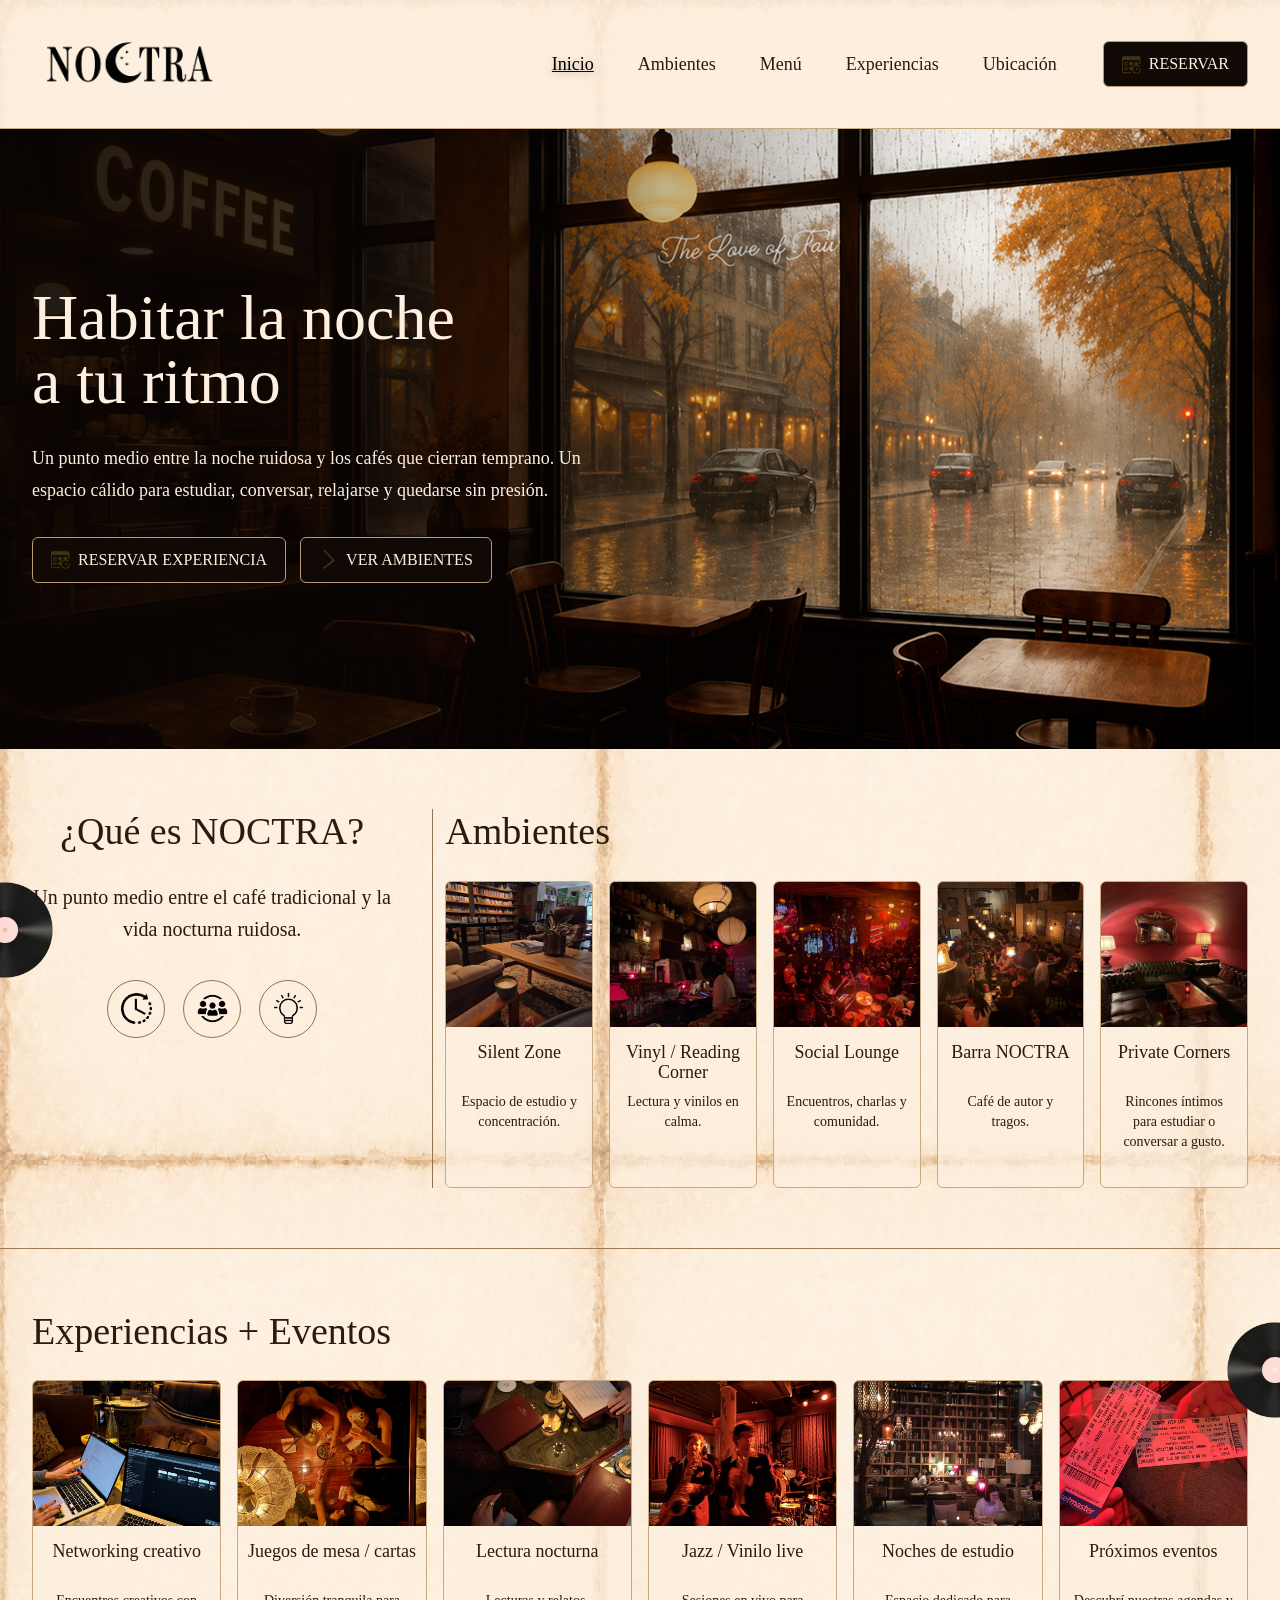
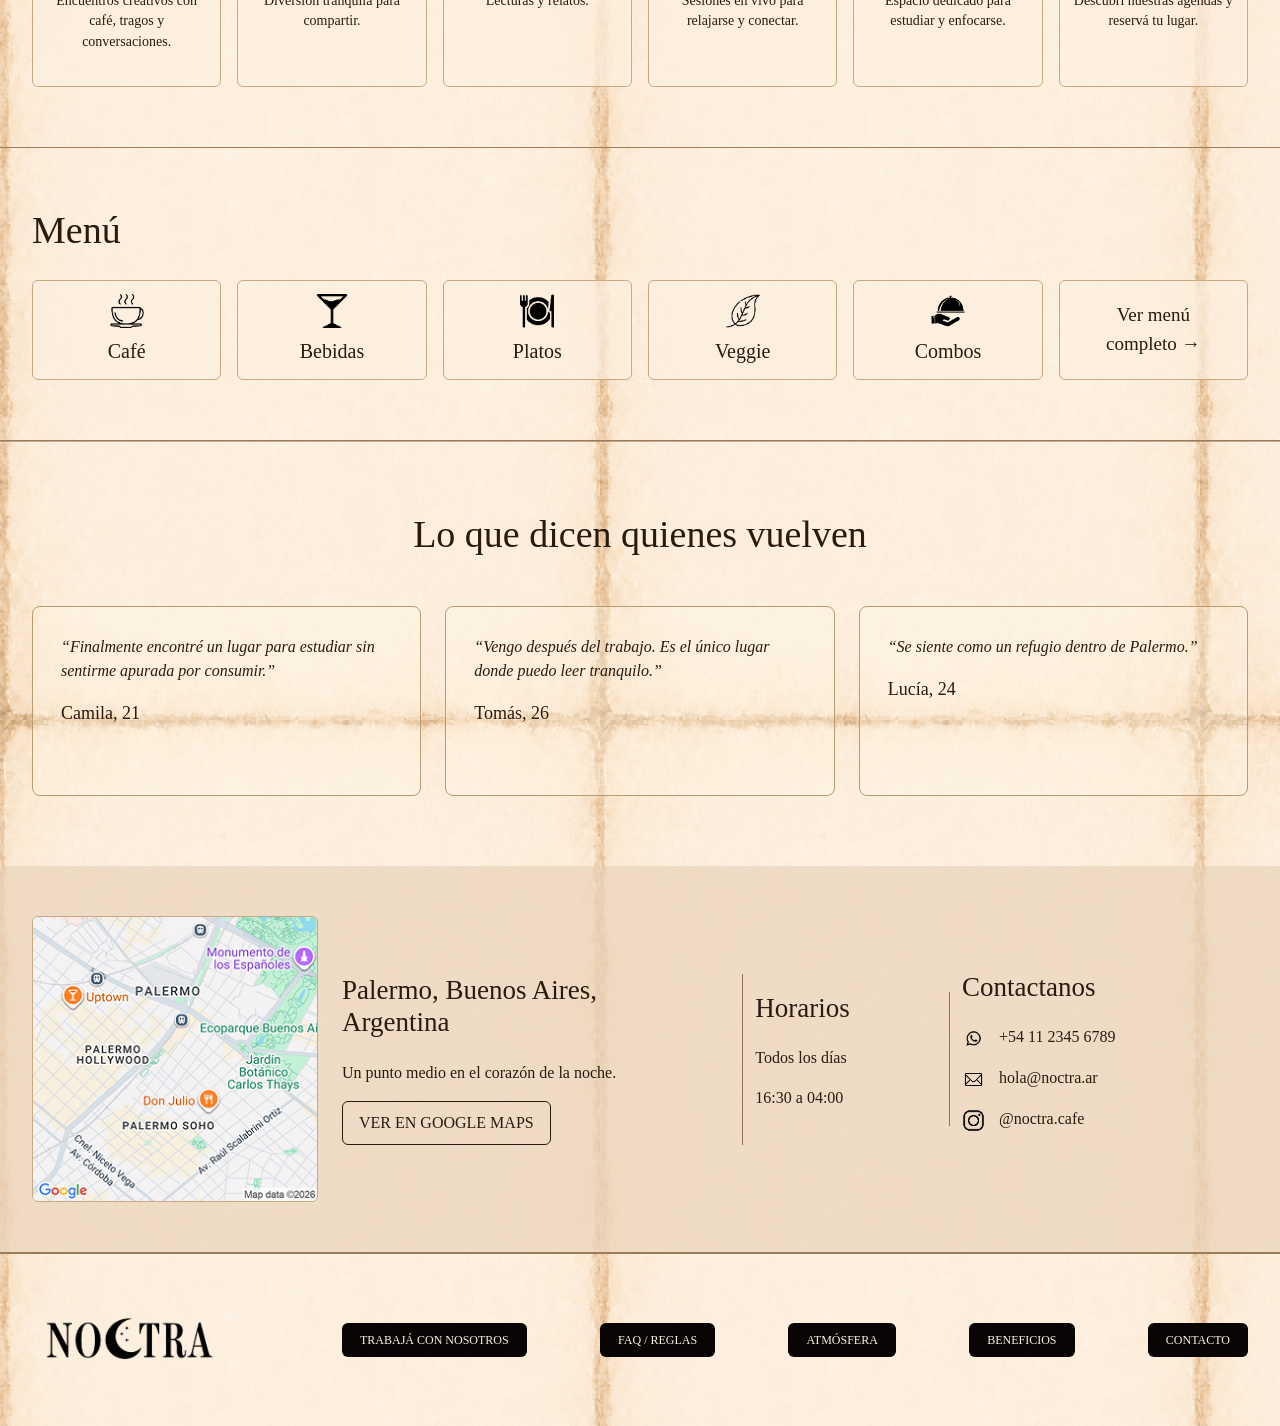
==== index.html @ 5602eb8e "Add files via upload" ====
<!DOCTYPE html>
<html lang="es">
<head>
  <meta charset="UTF-8">
  <meta name="viewport" content="width=device-width, initial-scale=1.0">
  <title>NOCTRA | Inicio</title>

  <link href="https://cdn.jsdelivr.net/npm/bootstrap@5.3.3/dist/css/bootstrap.min.css" rel="stylesheet">
  <link rel="stylesheet" href="style.css">
</head>

<body>

  <img src="img/disco1.png" alt="" class="vinilo vinilo-izq">
  <img src="img/disco1.png" alt="" class="vinilo vinilo-der">

  <header class="header-noctra">
    <nav class="navbar navbar-expand-lg">
      <div class="contenedor-noctra nav-contenido">

        <a class="navbar-brand logo-link" href="index.html">
          <img src="img/logo-noctra.png" alt="NOCTRA" class="logo-img">
        </a>

        <button class="navbar-toggler" type="button" data-bs-toggle="collapse" data-bs-target="#menuPrincipal">
          <span class="navbar-toggler-icon"></span>
        </button>

        <div class="collapse navbar-collapse justify-content-end" id="menuPrincipal">
          <ul class="navbar-nav">
            <li class="nav-item"><a class="nav-link active" href="index.html">Inicio</a></li>
            <li class="nav-item"><a class="nav-link" href="ambientes.html">Ambientes</a></li>
            <li class="nav-item"><a class="nav-link" href="menu.html">Menú</a></li>
            <li class="nav-item"><a class="nav-link" href="experiencias.html">Experiencias</a></li>
            <li class="nav-item"><a class="nav-link" href="ubicacion.html">Ubicación</a></li>
          </ul>

          <a class="btn btn-reservar ms-lg-4 mt-3 mt-lg-0" href="contacto.html">
            <img src="img/calendario.png" alt="" class="icono-btn">
            RESERVAR
          </a>
        </div>

      </div>
    </nav>
  </header>

  <main>

    <section class="hero">
  <div class="contenedor-noctra hero-contenedor">

    <div class="hero-capa">
      <div class="hero-texto">
        <h1>Habitar la noche<br>a tu ritmo</h1>

        <p>
          Un punto medio entre la noche ruidosa y los cafés que cierran temprano.
          Un espacio cálido para estudiar, conversar, relajarse y quedarse sin presión.
        </p>

        <a href="contacto.html" class="btn btn-noctra-accion">
          <img src="img/calendario.png" alt="" class="icono-btn">
          RESERVAR EXPERIENCIA
        </a>

        <a href="ambientes.html" class="btn btn-noctra-accion">
          <img src="img/flecha.png" alt="" class="icono-btn">
          VER AMBIENTES
        </a>
      </div>
    </div>

  </div>
</section>

    <section class="seccion">
      <div class="contenedor-noctra">
        <div class="row">

          <div class="col-lg-4 que-es">
            <h2>¿Qué es NOCTRA?</h2>
            <p>Un punto medio entre el café tradicional y la vida nocturna ruidosa.</p>

            <div class="iconos-info">
              <div class="icono-circulo"><img src="img/icono-tiempo.png" alt="Sin apuro"></div>
              <div class="icono-circulo"><img src="img/icono-comunidad.png" alt="Comunidad"></div>
              <div class="icono-circulo"><img src="img/icono-luz.png" alt="Espacios pensados"></div>
            </div>
          </div>

          <div class="col-lg-8">
            <h2>Ambientes</h2>

            <div class="row g-3">
              <div class="col-6 col-md">
                <a href="ambientes.html" class="card-noctra">
                  <img src="img/ambiente1.jpg" alt="Silent Zone">
                  <h3>Silent Zone</h3>
                  <p>Espacio de estudio y concentración.</p>
                </a>
              </div>

              <div class="col-6 col-md">
                <a href="ambientes.html" class="card-noctra">
                  <img src="img/ambiente2.jpg" alt="Vinyl Reading Corner">
                  <h3>Vinyl / Reading Corner</h3>
                  <p>Lectura y vinilos en calma.</p>
                </a>
              </div>

              <div class="col-6 col-md">
                <a href="ambientes.html" class="card-noctra">
                  <img src="img/ambiente3.jpg" alt="Social Lounge">
                  <h3>Social Lounge</h3>
                  <p>Encuentros, charlas y comunidad.</p>
                </a>
              </div>

              <div class="col-6 col-md">
                <a href="ambientes.html" class="card-noctra">
                  <img src="img/ambiente4.jpg" alt="Barra NOCTRA">
                  <h3>Barra NOCTRA</h3>
                  <p>Café de autor y tragos.</p>
                </a>
              </div>

              <div class="col-6 col-md">
                <a href="ambientes.html" class="card-noctra">
                  <img src="img/ambiente5.jpg" alt="Private Corners">
                  <h3>Private Corners</h3>
                  <p>Rincones íntimos para estudiar o conversar a gusto.</p>
                </a>
              </div>
            </div>

          </div>

        </div>
      </div>
    </section>

    <section class="seccion">
      <div class="contenedor-noctra">
        <h2>Experiencias + Eventos</h2>

        <div class="row g-3">

          <div class="col-6 col-md-4 col-lg-2">
            <a href="experiencias.html" class="card-noctra">
              <img src="img/experiencia1.jpg" alt="Networking creativo">
              <h3>Networking creativo</h3>
              <p>Encuentros creativos con café, tragos y conversaciones.</p>
            </a>
          </div>

          <div class="col-6 col-md-4 col-lg-2">
            <a href="experiencias.html" class="card-noctra">
              <img src="img/experiencia2.jpg" alt="Juegos de mesa">
              <h3>Juegos de mesa / cartas</h3>
              <p>Diversión tranquila para compartir.</p>
            </a>
          </div>

          <div class="col-6 col-md-4 col-lg-2">
            <a href="experiencias.html" class="card-noctra">
              <img src="img/experiencia3.jpg" alt="Lectura nocturna">
              <h3>Lectura nocturna</h3>
              <p>Lecturas y relatos.</p>
            </a>
          </div>

          <div class="col-6 col-md-4 col-lg-2">
            <a href="experiencias.html" class="card-noctra">
              <img src="img/experiencia4.jpg" alt="Jazz Vinilo">
              <h3>Jazz / Vinilo live</h3>
              <p>Sesiones en vivo para relajarse y conectar.</p>
            </a>
          </div>

          <div class="col-6 col-md-4 col-lg-2">
            <a href="experiencias.html" class="card-noctra">
              <img src="img/experiencia5.jpg" alt="Noches de estudio">
              <h3>Noches de estudio</h3>
              <p>Espacio dedicado para estudiar y enfocarse.</p>
            </a>
          </div>

          <div class="col-6 col-md-4 col-lg-2">
            <a href="experiencias.html" class="card-noctra">
              <img src="img/experiencia6.jpg" alt="Próximos eventos">
              <h3>Próximos eventos</h3>
              <p>Descubrí nuestras agendas y reservá tu lugar.</p>
            </a>
          </div>

        </div>
      </div>
    </section>

    <section class="seccion">
      <div class="contenedor-noctra">
        <h2>Menú</h2>

        <div class="row g-3">
          <div class="col-6 col-md-2">
            <a href="menu.html" class="menu-box">
              <img src="img/icono-cafe.png" alt="">
              <span>Café</span>
            </a>
          </div>

          <div class="col-6 col-md-2">
            <a href="menu.html" class="menu-box">
              <img src="img/icono-bebidas.png" alt="">
              <span>Bebidas</span>
            </a>
          </div>

          <div class="col-6 col-md-2">
            <a href="menu.html" class="menu-box">
              <img src="img/icono-platos.png" alt="">
              <span>Platos</span>
            </a>
          </div>

          <div class="col-6 col-md-2">
            <a href="menu.html" class="menu-box">
              <img src="img/icono-veggie.png" alt="">
              <span>Veggie</span>
            </a>
          </div>

          <div class="col-6 col-md-2">
            <a href="menu.html" class="menu-box">
              <img src="img/icono-combos.png" alt="">
              <span>Combos</span>
            </a>
          </div>

          <div class="col-6 col-md-2">
            <a href="menu.html" class="menu-box menu-completo">
              Ver menú<br>completo →
            </a>
          </div>
        </div>
      </div>
    </section>
<section class="seccion-opiniones">
  <div class="contenedor-noctra">
    <h2>Lo que dicen quienes vuelven</h2>

    <div class="row g-4 mt-3">
      <div class="col-md-4">
        <div class="opinion-card">
          <p>“Finalmente encontré un lugar para estudiar sin sentirme apurada por consumir.”</p>
          <h4>Camila, 21</h4>
        </div>
      </div>

      <div class="col-md-4">
        <div class="opinion-card">
          <p>“Vengo después del trabajo. Es el único lugar donde puedo leer tranquilo.”</p>
          <h4>Tomás, 26</h4>
        </div>
      </div>

      <div class="col-md-4">
        <div class="opinion-card">
          <p>“Se siente como un refugio dentro de Palermo.”</p>
          <h4>Lucía, 24</h4>
        </div>
      </div>
    </div>
  </div>
</section>
    <section class="ubicacion">
      <div class="contenedor-noctra">
        <div class="row g-4 align-items-center">

          <div class="col-md-3">
            <img src="img/mapa.jpg" alt="Mapa de Palermo" class="mapa">
          </div>

          <div class="col-md-4 info-ubi">
            <h3>Palermo, Buenos Aires,<br>Argentina</h3>
            <p>Un punto medio en el corazón de la noche.</p>
            <a class="btn btn-mapa" href="https://www.google.com/maps/search/Palermo,+Buenos+Aires,+Argentina" target="_blank">
              VER EN GOOGLE MAPS
            </a>
          </div>

          <div class="col-md-2 info-ubi">
            <h3>Horarios</h3>
            <p>Todos los días</p>
            <p>16:30 a 04:00</p>
          </div>

          <div class="col-md-3 info-contacto">
            <h3>Contactanos</h3>
            <p><img src="img/icono-whatsapp.png" alt=""> +54 11 2345 6789</p>
            <p><img src="img/icono-mail.png" alt=""> hola@noctra.ar</p>
            <p><img src="img/icono-instagram.png" alt=""> @noctra.cafe</p>
          </div>

        </div>
      </div>
    </section>

  </main>

  <footer class="footer-noctra">
  <div class="contenedor-noctra">
    <div class="row align-items-center">

      <div class="col-lg-3">
        <a href="index.html">
          <img src="img/logo-noctra.png" alt="NOCTRA" class="footer-logo">
        </a>
      </div>

      <div class="col-lg-9 footer-links">
        <a href="contacto.html#trabaja">TRABAJÁ CON NOSOTROS</a>
        <a href="contacto.html#faq">FAQ / REGLAS</a>
        <a href="contacto.html#atmosfera">ATMÓSFERA</a>
        <a href="contacto.html#beneficios">BENEFICIOS</a>
        <a href="contacto.html#reservas">CONTACTO</a>
      </div>

    </div>
  </div>
</footer>

  <script src="https://cdn.jsdelivr.net/npm/bootstrap@5.3.3/dist/js/bootstrap.bundle.min.js"></script>

</body>
</html>
---- style.css ----
* {
  box-sizing: border-box;
}

body {
  margin: 0;
  background-color: #FEF0E0;
  background-image: url("img/papel.jpg");
  background-size: 600px;
  background-repeat: repeat;
  color: #2a1a10;
  font-family: Georgia, serif;
  overflow-x: hidden;
}

a {
  text-decoration: none;
}

.contenedor-noctra {
  max-width: 1280px;
  margin: 0 auto;
  padding-left: 32px;
  padding-right: 32px;
}

/* DECORACION */

.vinilo {
  position: absolute;
  width: 150px;
  z-index: 2;
  pointer-events: none;
}

.vinilo-izq {
  left: -70px;
  top: 880px;
  animation: girarVinilo 5s linear infinite;
}

.vinilo-der {
  right: -70px;
  top: 1320px;
  animation: girarVinilo 5s linear infinite;
}

/* HEADER */

.header-noctra {
  background-color: rgba(254, 240, 224, 0.82);
  background-image: url("img/papel.jpg");
  background-size: 600px;
  border-bottom: 1px solid #c8a982;
  position: sticky;
  top: 0;
  z-index: 10;
  backdrop-filter: blur(8px);
}

.header-noctra .navbar {
  background-color: rgba(254, 240, 224, 0.82);
}

.nav-contenido {
  display: flex;
  align-items: center;
  width: 100%;
}

.logo-img {
  width: 190px;
  transition: 0.3s;
}

.logo-img:hover {
  transform: scale(1.03);
  filter: drop-shadow(0 3px 6px rgba(0,0,0,0.25));
}

.nav-link {
  color: #2a1a10;
  margin: 0 14px;
  font-size: 18px;
  transition: 0.3s;
}

.nav-link:hover,
.nav-link.active {
  color: #000;
  text-decoration: underline;
  text-shadow: 0 2px 8px rgba(0,0,0,0.25);
}

/* BOTONES */

.btn-reservar,
.btn-noctra-accion{
    background:#100905;
    color:#FEF0E0;

    border:1px solid #b89a73;

    padding:10px 18px;
    border-radius:6px;

    display:inline-flex;
    align-items:center;
    justify-content:center;
    gap:8px;

    text-decoration:none;
    transition:0.3s ease;
}

.btn-reservar:hover,
.btn-noctra-accion:hover{
    background:#2a1a10;
    border-color:#d6b48c;

    transform:translateY(-2px);

    box-shadow:0 4px 12px rgba(0,0,0,0.25);
}

.btn-reservar:hover,
.btn-noctra-accion:hover {
  background-color: #2a1a10;
  color: white;
  transform: translateY(-2px);
  box-shadow: 0 5px 15px rgba(0,0,0,0.35);
}

.icono-btn {
  width: 19px;
  height: 19px;
  object-fit: contain;
}

/* HERO */

/* HERO */

.hero {
  min-height: 620px;
  background-image: linear-gradient(
      90deg,
      rgba(10, 5, 3, 0.92) 0%,
      rgba(10, 5, 3, 0.78) 30%,
      rgba(10, 5, 3, 0.25) 52%,
      rgba(10, 5, 3, 0) 75%
    ),
    url("img/hero.jpg");

  background-size: cover;
  background-position: center center;
  background-repeat: no-repeat;
}

.hero-contenedor {
  min-height: 620px;
  display: flex;
  align-items: center;
}

.hero-capa {
  width: 100%;
}

.hero-texto {
  color: #FEF0E0;
  max-width: 560px;
  padding-left: 0;
}

.hero h1 {
  font-size: 64px;
  line-height: 1;
  margin-bottom: 28px;
}

.hero p {
  line-height: 1.8;
  font-size: 18px;
  margin-bottom: 30px;
}

.hero-texto .btn {
  margin-right: 10px;
  margin-bottom: 10px;
}

/* SECCIONES */

.seccion {
  padding: 60px 0;
  border-bottom: 1px solid #9b7b58;
}

h2 {
  font-size: 38px;
  margin-bottom: 26px;
}

.que-es {
  border-right: 1px solid #8f7353;
  padding-right: 40px;
  text-align: center;
}

.que-es p {
  font-size: 20px;
  line-height: 1.6;
}

.iconos-info {
  display: flex;
  justify-content: center;
  gap: 18px;
  margin-top: 35px;
}

.icono-circulo {
  width: 58px;
  height: 58px;
  border: 1px solid #8f7353;
  border-radius: 50%;
  display: flex;
  align-items: center;
  justify-content: center;
  transition: 0.3s;
}

.icono-circulo img {
  width: 31px;
  height: 31px;
  object-fit: contain;
}

.icono-circulo:hover {
  background-color: #2a1a10;
  transform: translateY(-3px);
  box-shadow: 0 5px 14px rgba(0,0,0,0.25);
}

/* CARDS */

.card-noctra {
  display: block;
  height: 100%;
  color: #2a1a10;
  border: 1px solid #c8a982;
  background-color: rgba(254, 240, 224, 0.72);
  text-align: center;
  transition: 0.3s;
  border-radius: 6px;
  overflow: hidden;
}

.card-noctra:hover {
  color: #2a1a10;
  transform: translateY(-5px);
  border-color: #4b2c18;
  box-shadow: 0 8px 18px rgba(0,0,0,0.2);
}

.card-noctra img {
  width: 100%;
  height: 145px;
  object-fit: cover;
  display: block;
}

.card-noctra h3 {
  font-size: 18px;
  line-height: 1.15;
  min-height: 42px;
  margin: 15px 8px 8px;
}

.card-noctra p {
  font-size: 14px;
  line-height: 1.45;
  padding: 0 12px 18px;
}

/* MENU */

.menu-box {
  height: 100px;
  border: 1px solid #c8a982;
  background-color: rgba(254, 240, 224, 0.72);
  color: #2a1a10;
  display: flex;
  flex-direction: column;
  align-items: center;
  justify-content: center;
  transition: 0.3s;
  text-align: center;
  border-radius: 6px;
}

.menu-box img {
  width: 34px;
  height: 34px;
  object-fit: contain;
  margin-bottom: 8px;
}

.menu-box span {
  font-size: 20px;
}

.menu-box:hover {
  background-color: #2a1a10;
  color: #FEF0E0;
  transform: translateY(-3px);
  box-shadow: 0 6px 15px rgba(0,0,0,0.22);
}

.menu-completo {
  font-size: 19px;
}

/* UBICACION */

.ubicacion {
  background-color: rgba(234, 213, 187, 0.72);
  padding: 50px 0;
  border-bottom: 1px solid #9b7b58;
}

.mapa {
  width: 100%;
  border: 1px solid #c8a982;
  border-radius: 6px;
}

.info-ubi {
  border-right: 1px solid #8f7353;
  padding-right: 30px;
}

.info-ubi h3,
.info-contacto h3 {
  font-size: 27px;
  margin-bottom: 22px;
}

.btn-mapa {
  border: 1px solid #2a1a10;
  color: #2a1a10;
  padding: 9px 16px;
  transition: 0.3s;
  border-radius: 6px;
}

.btn-mapa:hover {
  background-color: #2a1a10;
  color: #FEF0E0;
}

.info-contacto img {
  width: 23px;
  margin-right: 10px;
}

/* FOOTER */

.footer-noctra {
  padding: 35px 0;
  border-top: 1px solid #9b7b58;
}

.footer-logo {
  width: 190px;
  transition: 0.3s;
}

.footer-logo:hover {
  transform: scale(1.03);
  filter: drop-shadow(0 3px 6px rgba(0,0,0,0.25));
}

.footer-links {
  display: flex;
  justify-content: space-between;
  gap: 12px;
  flex-wrap: wrap;
}

.footer-links a {
  background-color: #080504;
  color: #FEF0E0;
  padding: 8px 18px;
  font-size: 12px;
  transition: 0.3s;
  border-radius: 6px;
}

.footer-links a:hover {
  background-color: #2a1a10;
  transform: translateY(-2px);
  box-shadow: 0 5px 13px rgba(0,0,0,0.3);
}

/* MOBILE */

@media (max-width: 768px) {

  .contenedor-noctra {
    padding-left: 20px;
    padding-right: 20px;
  }

  .logo-img {
    width: 145px;
  }

  .hero-texto {
    text-align: center;
    padding-top: 60px;
    padding-bottom: 45px;
  }

  .hero h1 {
    font-size: 42px;
  }

  .hero p {
    font-size: 16px;
    line-height: 1.6;
  }

  .btn-noctra-accion {
    margin-bottom: 10px;
  }

  .hero-foto img {
    height: 330px;
  }

  .que-es {
    border-right: none;
    border-bottom: 1px solid #8f7353;
    padding-right: 0;
    padding-bottom: 35px;
    margin-bottom: 35px;
  }

  h2 {
    font-size: 31px;
    text-align: center;
  }

  .seccion {
    padding: 45px 0;
  }

  .info-ubi {
    border-right: none;
    border-bottom: 1px solid #8f7353;
    padding-right: 0;
    padding-bottom: 25px;
    text-align: center;
  }

  .info-contacto {
    text-align: center;
  }

  .footer-logo {
    display: block;
    margin: 0 auto 25px;
  }

  .footer-links {
    justify-content: center;
  }

  .footer-links a {
    width: 45%;
    text-align: center;
  }

  .vinilo {
    width: 110px;
  }

  .vinilo-izq {
    left: -60px;
  }

  .vinilo-der {
    right: -60px;
  }
}

AMBIENTES

/* PAGINA AMBIENTES */

.hero-ambientes {
  min-height: 520px;
  background-image:
    linear-gradient(
      rgba(0, 0, 0, 0.45),
      rgba(0, 0, 0, 0.55)
    ),
    url("./img/ambiente1.jpg");

  background-size: cover;
  background-position: center center;
  background-repeat: no-repeat;

  display: flex;
  align-items: center;
  text-align: center;

}

.hero-ambientes-contenido {
  color: #FEF0E0;
}

.hero-ambientes h1 {
  font-size: 110px;
  line-height: 1;
  margin-bottom: 25px;
}

.hero-ambientes p {
  max-width: 760px;
  margin: 0 auto;
  font-size: 22px;
  line-height: 1.7;
}

.texto-corto {
  max-width: 520px;
  margin: 0 auto;
  line-height: 1.7;
}

.card-ambiente-grande img {
  height: 250px;
}

.card-ambiente-grande h3 {
  font-size: 20px;
  min-height: 70px;
}

.card-ambiente-grande p {
  min-height: 75px;
}

.tabla-noctra {
  max-width: 880px;
  margin: 0 auto;
  border: 1px solid #c8a982;
  background-color: rgba(254, 240, 224, 0.72);
  color: #2a1a10;
}

.tabla-noctra th {
  background-color: rgba(222, 196, 159, 0.45);
  font-weight: bold;
}

.tabla-noctra th,
.tabla-noctra td {
  border: 1px solid #c8a982;
  text-align: center;
  padding: 15px;
}

.vinilo-ambientes-arriba {
  position: absolute;
  right: -70px;
  top: 840px;
  width: 170px;
  z-index: 2;
  pointer-events: none;
   animation: girarVinilo 5s linear infinite;
}

.vinilo-ambientes-abajo {
  position: absolute;
  left: -85px;
  top: 1500px;
  width: 170px;
  z-index: 2;
  pointer-events: none;
   animation: girarVinilo 5s linear infinite;
}

@media (max-width: 768px) {

  .hero-ambientes {
    min-height: 420px;
  }

  .hero-ambientes h1 {
    font-size: 58px;
  }

  .hero-ambientes p {
    font-size: 17px;
  }

  .card-ambiente-grande img {
    height: 220px;
  }

  .vinilo-ambientes-arriba,
  .vinilo-ambientes-abajo {
    width: 120px;
  }

  .vinilo-ambientes-arriba {
    right: -65px;
    top: 360px;
  }

  .vinilo-ambientes-abajo {
    left: -65px;
    top: 1700px;
  }
}

/* ARREGLO HERO AMBIENTES */

.hero-ambientes {
  height: 520px !important;
  min-height: 430px; !important;

  background-color: #120b07 !important;
   background-image:
    linear-gradient(rgba(0,0,0,0.55), rgba(0,0,0,0.65)),
    url("img/ambientes-hero.jpg");!important;

  background-size: cover;  !important;

  background-position: center 42%;  !important;

  background-repeat: no-repeat; !important;
   !important;
  !important;

  display: flex !important;
  align-items: center !important;
  justify-content: center !important;
 display: flex;
  align-items: center;
  text-align: center;
  color: #FEF0E0 !important;
}

.hero-ambientes h1 {
  color: #FEF0E0 !important;
}

.hero-ambientes p {!important;
 .hero-ambientes p !important;
  max-width: 720px;!important;
  margin: 0 auto;!important;
  font-size: 20px;!important;
  line-height: 1.6;!important;
  color: #FEF0E0;!important;
!important;
}

.hero-ambientes + .seccion {
  padding: 35px 0 38px;
}
/* AJUSTE FINAL HERO AMBIENTES */

.hero-ambientes {
  min-height: 620px !important;

  background-image:
    linear-gradient(rgba(0,0,0,0.50), rgba(0,0,0,0.62)),
    url("img/ambientes-hero.jpg") !important;

  background-size: cover !important;
  background-position: center center !important;
  background-repeat: no-repeat !important;

  display: flex !important;
  align-items: center !important;
  text-align: center !important;
}

.hero-ambientes h1 {
  font-size: 105px !important;
  margin-bottom: 22px !important;
}

.hero-ambientes p {
  font-size: 21px !important;
  max-width: 780px !important;
  line-height: 1.65 !important;
}

/* AJUSTE CENTRADO AMBIENTES */

.hero-ambientes {
  justify-content: center !important;
}

.hero-ambientes-contenido {
  max-width: 900px;
  margin: 0 auto;
  padding-left: 0;
  padding-right: 0;
  text-align: center;
}

.hero-ambientes h1,
.hero-ambientes p {
  text-align: center;
  margin-left: auto;
  margin-right: auto;
}

.hero-ambientes p {
  max-width: 760px;
}

/* CENTRAR SECCION COMO SE ORGANIZAN */

.hero-ambientes + .seccion .contenedor-noctra {
  max-width: 760px;
  margin: 0 auto;
  text-align: center;
}

.hero-ambientes + .seccion h2,
.hero-ambientes + .seccion p {
  text-align: center;
  margin-left: auto;
  margin-right: auto;
}

.hero-ambientes + .seccion .iconos-info {
  justify-content: center;
}

/* PAGINA MENU */

.hero-menu {
  min-height: 650px;
  background-image:
    linear-gradient(rgba(0,0,0,0.45), rgba(0,0,0,0.62)),
    url("img/menu-hero.jpg");

  background-size: cover;
  background-position: center center;
  background-repeat: no-repeat;

  display: flex;
  align-items: center;
  text-align: center;
}

.hero-menu-contenido {
  color: #FEF0E0;
  max-width: 850px;
  margin: 0 auto;
}

.hero-menu h1 {
  font-size: 110px;
  line-height: 1;
  margin-bottom: 22px;
  color: #FEF0E0;
}

.hero-menu p {
  max-width: 620px;
  margin: 0 auto;
  font-size: 22px;
  line-height: 1.65;
  color: #FEF0E0;
}

.seccion-menu {
  padding: 0 0 55px;
  border-bottom: 1px solid #9b7b58;
}

.bloque-menu {
  margin-bottom: 40px;
}

.foto-menu {
  width: 100%;
  height: 330px;
  object-fit: cover;
  border: 4px solid #FEF0E0;
  box-shadow: 0 0 0 1px #c8a982;
  display: block;
}

.item-menu {
  display: grid;
  grid-template-columns: 1fr 1.4fr auto;
  gap: 15px;
  align-items: center;
  border-bottom: 1px solid rgba(143, 115, 83, 0.35);
  padding: 10px 0;
}

.item-menu h3 {
  font-size: 21px;
  margin: 0;
}

.item-menu p {
  font-size: 13px;
  font-style: italic;
  margin: 0;
}

.item-menu span {
  font-size: 13px;
  white-space: nowrap;
}

.combos-menu {
  text-align: center;
  margin-top: 20px;
}

.combo-card {
  border: 1px solid #c8a982;
  background-color: rgba(254, 240, 224, 0.72);
  text-align: left;
  transition: 0.3s;
  border-radius: 6px;
  overflow: hidden;
  height: 100%;
}

.combo-card:hover {
  transform: translateY(-4px);
  box-shadow: 0 8px 18px rgba(0,0,0,0.2);
}

.combo-card img {
  width: 100%;
  height: 135px;
  object-fit: cover;
  display: block;
}

.combo-card h3 {
  text-align: center;
  font-size: 21px;
  margin: 12px 10px 5px;
}

.combo-card p {
  font-size: 13px;
  font-style: italic;
  line-height: 1.45;
  padding: 0 12px;
}

.combo-card span {
  display: block;
  font-size: 13px;
  padding: 0 12px 14px;
}

.vinilo-menu-izq {
  position: absolute;
  left: -85px;
  top: 950px;
  width: 180px;
  z-index: 2;
  pointer-events: none;
   animation: girarVinilo 5s linear infinite;
}

.vinilo-menu-der {
  position: absolute;
  right: -85px;
  top: 1550px;
  width: 180px;
  z-index: 2;
  pointer-events: none;
   animation: girarVinilo 5s linear infinite;
}

@media (max-width: 768px) {

  .hero-menu {
    min-height: 430px;
  }

  .hero-menu h1 {
    font-size: 64px;
  }

  .hero-menu p {
    font-size: 17px;
  }

  .seccion-menu {
    padding-top: 30px;
  }

  .foto-menu {
    height: 260px;
  }

  .item-menu {
    grid-template-columns: 1fr;
    gap: 4px;
    text-align: center;
  }

  .vinilo-menu-izq,
  .vinilo-menu-der {
    width: 120px;
  }

  .vinilo-menu-izq {
    left: -65px;
    top: 580px;
  }

  .vinilo-menu-der {
    right: -65px;
    top: 1800px;
  }
}
/* ESPACIO ENTRE HERO Y MENU */

.seccion-menu {
  padding-top: 110px !important;
}
/* HOVER IMAGENES MENU */

.foto-menu {
  transition: 0.3s ease;
}

.foto-menu:hover {
  transform: translateY(-5px);
  box-shadow: 0 8px 18px rgba(0,0,0,0.22);
  border-color: #b89a73;
}
.item-menu {
  transition: 0.3s ease;
}

.item-menu:hover {
  transform: translateX(4px);
}

/* PAGINA UBICACION */

.hero-ubicacion {
  min-height: 620px;
  background-image:
    linear-gradient(rgba(0,0,0,0.50), rgba(0,0,0,0.65)),
    url("img/ubicacion-hero.jpg");
  background-size: cover;
  background-position: center center;
  background-repeat: no-repeat;

  display: flex;
  align-items: center;
  text-align: center;
}

.hero-ubicacion-contenido {
  color: #FEF0E0;
  max-width: 980px;
  margin: 0 auto;
}

.hero-ubicacion h1 {
  font-size: 110px;
  line-height: 1;
  margin-bottom: 25px;
  color: #FEF0E0;
}

.hero-ubicacion p {
  max-width: 900px;
  margin: 0 auto;
  font-size: 22px;
  line-height: 1.65;
  color: #FEF0E0;
}

.seccion-ubicacion-principal {
  padding: 65px 0 70px;
  border-bottom: 1px solid #9b7b58;
}

.titulo-decorado h2 {
  font-size: 44px;
  margin-bottom: 45px;
}

.mapa-grande-box {
  max-width: 1040px;
  margin: 0 auto 45px;
  border: 1px solid #c8a982;
  padding: 28px;
  text-align: center;
  background-color: rgba(254, 240, 224, 0.45);
}

.mapa-grande-box img {
  width: 100%;
  height: 320px;
  object-fit: cover;
  opacity: 0.72;
  display: block;
}

.btn-mapa-grande {
  background-color: #2a1a10;
  color: #FEF0E0;
  border: 1px solid #b89a73;
  padding: 13px 110px;
  margin-top: 18px;
  transition: 0.3s ease;
  border-radius: 4px;
}

.btn-mapa-grande:hover {
  background-color: #100905;
  color: white;
  transform: translateY(-2px);
  box-shadow: 0 6px 16px rgba(0,0,0,0.25);
}

.datos-ubicacion {
  max-width: 1040px;
  margin: 0 auto 50px;
}

.dato-linea {
  display: grid;
  grid-template-columns: 70px 180px 1fr 1fr;
  align-items: center;
  border-bottom: 1px solid #c8a982;
  padding: 20px 0;
}

.dato-icono {
  width: 55px;
  height: 55px;
  border: 1px solid #8f7353;
  border-radius: 50%;
  display: flex;
  align-items: center;
  justify-content: center;
  font-size: 28px;
}

.dato-icono img {
  width: 28px;
  height: 28px;
  object-fit: contain;
}

.dato-linea h3 {
  font-size: 34px;
  margin: 0;
}

.dato-linea p {
  margin: 0;
  font-style: italic;
}

.como-llegar {
  max-width: 1040px;
  margin: 0 auto;
}

.como-llegar h2 {
  font-size: 42px;
  margin-bottom: 25px;
}

.llegar-card {
  border: 1px solid #c8a982;
  background-color: rgba(254, 240, 224, 0.72);
  text-align: center;
  padding: 28px 20px;
  height: 100%;
  transition: 0.3s ease;
  border-radius: 6px;
}

.llegar-card:hover {
  transform: translateY(-5px);
  box-shadow: 0 8px 18px rgba(0,0,0,0.2);
}

.llegar-icono {
  font-size: 42px;
  margin-bottom: 12px;
}

.llegar-card h3 {
  font-size: 19px;
  margin-bottom: 10px;
}

.llegar-card p {
  font-size: 14px;
  line-height: 1.5;
}

.vinilo-ubicacion-arriba {
  position: absolute;
  right: -80px;
  top: 1100px;
  width: 180px;
  z-index: 2;
  pointer-events: none;
   animation: girarVinilo 5s linear infinite;
}

.vinilo-ubicacion-abajo {
  position: absolute;
  left: -85px;
  top: 1620px;
  width: 180px;
  z-index: 2;
  pointer-events: none;
   animation: girarVinilo 5s linear infinite;
}

@media (max-width: 768px) {

  .hero-ubicacion {
    min-height: 430px;
  }

  .hero-ubicacion h1 {
    font-size: 62px;
  }

  .hero-ubicacion p {
    font-size: 17px;
  }

  .mapa-grande-box {
    padding: 15px;
  }

  .mapa-grande-box img {
    height: 230px;
  }

  .btn-mapa-grande {
    width: 100%;
    padding: 12px 15px;
  }

  .dato-linea {
    grid-template-columns: 1fr;
    text-align: center;
    gap: 10px;
  }

  .dato-icono {
    margin: 0 auto;
  }

  .dato-linea h3 {
    font-size: 30px;
  }

  .como-llegar h2 {
    text-align: center;
  }

  .vinilo-ubicacion-arriba,
  .vinilo-ubicacion-abajo {
    width: 120px;
  }

  .vinilo-ubicacion-arriba {
    right: -65px;
    top: 600px;
  }

  .vinilo-ubicacion-abajo {
    left: -65px;
    top: 1750px;
  }
}
/* AJUSTE UBICACION */

.detalle-ubicacion {
  width: 300px;
  max-width: 70%;
  margin: 8px auto 30px;
  display: block;
  opacity: 0.55;
}

.mapa-grande-box {
  max-width: 1120px;
  padding: 32px;
  margin-bottom: 55px;
  transition: 0.3s ease;
}

.mapa-grande-box:hover {
  transform: translateY(-4px);
  box-shadow: 0 8px 20px rgba(0,0,0,0.18);
}

.mapa-grande-box img {
  height: 380px;
  object-fit: cover;
}

.dato-linea {
  grid-template-columns: 75px 190px 1fr 1fr;
  gap: 20px;
  transition: 0.3s ease;
}

.dato-linea:hover {
  transform: translateX(6px);
  background-color: rgba(254, 240, 224, 0.35);
}

.dato-icono {
  background-color: rgba(254, 240, 224, 0.55);
}

.dato-icono img {
  width: 31px;
  height: 31px;
  object-fit: contain;
}

.dato-linea p {
  font-style: italic;
  line-height: 1.4;
}
/* PAGINA UBICACION FINAL */

.hero-ubicacion {
  min-height: 620px;
  background-image:
    linear-gradient(rgba(0,0,0,0.50), rgba(0,0,0,0.65)),
    url("img/ubicacion-hero.jpg");
  background-size: cover;
  background-position: center center;
  background-repeat: no-repeat;

  display: flex;
  align-items: center;
  text-align: center;
}

.hero-ubicacion-contenido {
  color: #FEF0E0;
  max-width: 980px;
  margin: 0 auto;
}

.hero-ubicacion h1 {
  font-size: 110px;
  line-height: 1;
  margin-bottom: 25px;
  color: #FEF0E0;
}

.hero-ubicacion p {
  max-width: 900px;
  margin: 0 auto;
  font-size: 22px;
  line-height: 1.65;
  color: #FEF0E0;
}

.seccion-ubicacion-principal {
  padding: 65px 0 70px;
  border-bottom: 1px solid #9b7b58;
}

.titulo-decorado h2 {
  font-size: 44px;
  margin-bottom: 10px;
}

.detalle-ubicacion {
  width: 330px;
  max-width: 75%;
  margin: 8px auto 34px;
  display: block;
  opacity: 0.55;
}

.mapa-grande-box {
  max-width: 1120px;
  margin: 0 auto 58px;
  border: 1px solid #c8a982;
  padding: 32px;
  text-align: center;
  background-color: rgba(254, 240, 224, 0.45);
  transition: 0.3s ease;
}

.mapa-grande-box:hover {
  transform: translateY(-4px);
  box-shadow: 0 8px 20px rgba(0,0,0,0.18);
}

.mapa-grande-box img {
  width: 100%;
  height: 390px;
  object-fit: cover;
  opacity: 0.78;
  display: block;
}

.btn-mapa-grande {
  background-color: #2a1a10;
  color: #FEF0E0;
  border: 1px solid #b89a73;
  padding: 13px 110px;
  margin-top: 18px;
  transition: 0.3s ease;
  border-radius: 4px;
}

.btn-mapa-grande:hover {
  background-color: #100905;
  color: white;
  transform: translateY(-2px);
  box-shadow: 0 6px 16px rgba(0,0,0,0.25);
}

.datos-ubicacion {
  max-width: 1120px;
  margin: 0 auto 55px;
}

.dato-linea {
  display: grid;
  grid-template-columns: 70px 190px 1fr;
  align-items: center;
  gap: 25px;

  border-bottom: 1px solid #c8a982;
  padding: 22px 0;

  transition: 0.3s ease;
}

.dato-linea:hover {
  transform: translateX(6px);
  background-color: rgba(254, 240, 224, 0.35);
}

.dato-icono {
  width: 58px;
  height: 58px;
  border: 1px solid #8f7353;
  border-radius: 50%;
  display: flex;
  align-items: center;
  justify-content: center;
  background-color: rgba(254, 240, 224, 0.55);
}

.dato-icono img {
  width: 31px;
  height: 31px;
  object-fit: contain;
}

.dato-linea h3 {
  font-size: 34px;
  margin: 0;
}

.dato-texto {
  display: flex;
  align-items: center;
  gap: 40px;
  flex-wrap: wrap;
}

.dato-texto p {
  margin: 0;
  font-style: italic;
  line-height: 1.4;
}

.dato-doble {
  justify-content: flex-start;
}

.contacto-lineas {
  display: grid;
  grid-template-columns: repeat(3, auto);
  gap: 35px;
  align-items: center;
}

.como-llegar {
  max-width: 1120px;
  margin: 0 auto;
}

.como-llegar h2 {
  font-size: 42px;
  margin-bottom: 25px;
}

.llegar-card {
  border: 1px solid #c8a982;
  background-color: rgba(254, 240, 224, 0.72);
  text-align: center;
  padding: 28px 20px;
  height: 100%;
  transition: 0.3s ease;
  border-radius: 6px;
}

.llegar-card:hover {
  transform: translateY(-5px);
  box-shadow: 0 8px 18px rgba(0,0,0,0.2);
}

.llegar-icono img {
  width: 46px;
  height: 46px;
  object-fit: contain;
  margin-bottom: 12px;
}

.llegar-card h3 {
  font-size: 19px;
  margin-bottom: 10px;
}

.llegar-card p {
  font-size: 14px;
  line-height: 1.5;
}

.vinilo-ubicacion-arriba {
  position: absolute;
  right: -80px;
  top: 1100px;
  width: 180px;
  z-index: 2;
  pointer-events: none;
   animation: girarVinilo 5s linear infinite;
}

.vinilo-ubicacion-abajo {
  position: absolute;
  left: -85px;
  top: 1620px;
  width: 180px;
  z-index: 2;
  pointer-events: none;
   animation: girarVinilo 5s linear infinite;
}

@media (max-width: 768px) {

  .hero-ubicacion {
    min-height: 430px;
  }

  .hero-ubicacion h1 {
    font-size: 62px;
  }

  .hero-ubicacion p {
    font-size: 17px;
  }

  .mapa-grande-box {
    padding: 15px;
  }

  .mapa-grande-box img {
    height: 230px;
  }

  .btn-mapa-grande {
    width: 100%;
    padding: 12px 15px;
  }

  .dato-linea {
    grid-template-columns: 1fr;
    text-align: center;
    gap: 12px;
  }

  .dato-icono {
    margin: 0 auto;
  }

  .dato-linea h3 {
    font-size: 30px;
  }

  .dato-texto,
  .contacto-lineas {
    display: block;
  }

  .dato-texto p {
    margin-bottom: 8px;
  }

  .como-llegar h2 {
    text-align: center;
  }

  .vinilo-ubicacion-arriba,
  .vinilo-ubicacion-abajo {
    width: 120px;
  }

  .vinilo-ubicacion-arriba {
    right: -65px;
    top: 600px;
  }

  .vinilo-ubicacion-abajo {
    left: -65px;
    top: 1750px;
  }
}
/* ARREGLO DETALLE DONDE ENCONTRARNOS */

.titulo-decorado {
  margin-bottom: 25px !important;
}

.titulo-decorado h2 {
  margin-bottom: 12px !important;
}

/* HEROES SECUNDARIOS COMO MENU */

.hero-ambientes,
.hero-ubicacion {
  min-height: 620px !important;
  height: auto !important;

  display: flex !important;
  align-items: center !important;
  text-align: center !important;

  background-size: cover !important;
  background-position: center center !important;
  background-repeat: no-repeat !important;
}

.hero-ambientes h1,
.hero-ubicacion h1 {
  font-size: 110px !important;
  line-height: 1 !important;
  margin-bottom: 22px !important;
}

.hero-ambientes p,
.hero-ubicacion p {
  max-width: 780px !important;
  margin: 0 auto !important;
  font-size: 22px !important;
  line-height: 1.65 !important;
}

/* PAGINA EXPERIENCIAS */

.hero-experiencias {
  min-height: 620px;
  background-image:
    linear-gradient(rgba(0,0,0,0.50), rgba(0,0,0,0.65)),
    url("img/experiencias-hero.jpg");

  background-size: cover;
  background-position: center center;
  background-repeat: no-repeat;

  display: flex;
  align-items: center;
  text-align: center;
}

.hero-experiencias-contenido {
  color: #FEF0E0;
  max-width: 900px;
  margin: 0 auto;
}

.hero-experiencias h1 {
  font-size: 110px;
  line-height: 1;
  margin-bottom: 22px;
  color: #FEF0E0;
}

.hero-experiencias p {
  max-width: 760px;
  margin: 0 auto;
  font-size: 22px;
  line-height: 1.65;
  color: #FEF0E0;
}

.intro-experiencias {
  padding-top: 55px;
  padding-bottom: 55px;
}

.experiencia-card {
  border: 1px solid #c8a982;
  background-color: rgba(254, 240, 224, 0.72);
  border-radius: 6px;
  overflow: hidden;
  height: 100%;
  transition: 0.3s ease;
}

.experiencia-card:hover {
  transform: translateY(-5px);
  box-shadow: 0 8px 18px rgba(0,0,0,0.20);
}

.experiencia-card img {
  width: 100%;
  height: 220px;
  object-fit: cover;
  display: block;
}

.experiencia-texto {
  padding: 22px;
  text-align: center;
}

.experiencia-texto h3 {
  font-size: 24px;
  margin-bottom: 10px;
}

.experiencia-texto p {
  font-size: 14px;
  line-height: 1.55;
  margin-bottom: 12px;
}

.experiencia-texto span {
  display: block;
  font-size: 13px;
  font-style: italic;
  margin-bottom: 18px;
}

.btn-experiencia {
  background-color: #100905;
  color: #FEF0E0;
  border: 1px solid #b89a73;
  padding: 8px 22px;
  border-radius: 6px;
  transition: 0.3s ease;
}

.btn-experiencia:hover {
  background-color: #2a1a10;
  color: white;
  transform: translateY(-2px);
  box-shadow: 0 5px 14px rgba(0,0,0,0.25);
}

.eventos-proximos h2 {
  text-align: center;
}

.tabla-eventos {
  max-width: 1050px;
}

.tabla-eventos a {
  background-color: #100905;
  color: #FEF0E0;
  border: 1px solid #b89a73;
  padding: 6px 14px;
  border-radius: 6px;
  transition: 0.3s ease;
}

.tabla-eventos a:hover {
  background-color: #2a1a10;
  color: white;
  box-shadow: 0 4px 12px rgba(0,0,0,0.22);
}

.vinilo-experiencias-izq {
  position: absolute;
  left: -85px;
  top: 860px;
  width: 180px;
  z-index: 2;
  pointer-events: none;
   animation: girarVinilo 5s linear infinite;
}

.vinilo-experiencias-der {
  position: absolute;
  right: -85px;
  top: 1560px;
  width: 180px;
  z-index: 2;
  pointer-events: none;
   animation: girarVinilo 5s linear infinite;
}

@media (max-width: 768px) {

  .hero-experiencias {
    min-height: 430px;
  }

  .hero-experiencias h1 {
    font-size: 58px;
  }

  .hero-experiencias p {
    font-size: 17px;
  }

  .experiencia-card img {
    height: 210px;
  }

  .vinilo-experiencias-izq,
  .vinilo-experiencias-der {
    width: 120px;
  }

  .vinilo-experiencias-izq {
    left: -65px;
    top: 750px;
  }

  .vinilo-experiencias-der {
    right: -65px;
    top: 1850px;
  }
}

/* PAGINA CONTACTO FINAL */

.hero-contacto {
  min-height: 620px;
  background-image:
    linear-gradient(rgba(0,0,0,0.50), rgba(0,0,0,0.65)),
    url("img/contacto-hero.jpg");

  background-size: cover;
  background-position: center center;
  background-repeat: no-repeat;

  display: flex;
  align-items: center;
  text-align: center;
}

.hero-contacto-contenido {
  color: #FEF0E0;
  max-width: 900px;
  margin: 0 auto;
}

.hero-contacto h1 {
  font-size: 110px;
  line-height: 1;
  margin-bottom: 22px;
  color: #FEF0E0;
}

.hero-contacto p {
  max-width: 760px;
  margin: 0 auto;
  font-size: 22px;
  line-height: 1.65;
  color: #FEF0E0;
}

.texto-contacto {
  font-size: 18px;
  line-height: 1.7;
  max-width: 450px;
}

.contacto-datos {
  margin-top: 30px;
}

.contacto-datos p {
  font-style: italic;
  margin-bottom: 14px;
}

.contacto-datos img {
  width: 24px;
  margin-right: 10px;
}

.formulario-noctra {
  border: 1px solid #c8a982;
  background-color: rgba(254, 240, 224, 0.72);
  padding: 28px;
  border-radius: 6px;
}

.formulario-noctra label {
  display: block;
  margin-bottom: 7px;
  font-size: 15px;
}

.formulario-noctra input,
.formulario-noctra select,
.formulario-noctra textarea {
  width: 100%;
  border: 1px solid #c8a982;
  background-color: rgba(255,255,255,0.35);
  padding: 10px;
  color: #2a1a10;
  font-family: Georgia, serif;
}

.formulario-noctra input:focus,
.formulario-noctra select:focus,
.formulario-noctra textarea:focus {
  outline: none;
  border-color: #2a1a10;
  box-shadow: 0 0 8px rgba(0,0,0,0.18);
}

.formulario-trabajo {
  max-width: 780px;
}

.beneficio-card,
.faq-card {
  border: 1px solid #c8a982;
  background-color: rgba(254, 240, 224, 0.72);
  border-radius: 6px;
  padding: 26px;
  height: 100%;
  transition: 0.3s ease;
}

.beneficio-card:hover,
.faq-card:hover {
  transform: translateY(-5px);
  box-shadow: 0 8px 18px rgba(0,0,0,0.20);
}

.beneficio-card h3,
.faq-card h3 {
  font-size: 24px;
  margin-bottom: 12px;
}

.beneficio-card p,
.faq-card p {
  line-height: 1.55;
  font-size: 15px;
}

.galeria-noctra {
  display: grid;
  grid-template-columns: repeat(3, 1fr);
  gap: 18px;
}

.galeria-noctra img {
  width: 100%;
  height: 260px;
  object-fit: cover;
  border: 1px solid #c8a982;
  border-radius: 6px;
  transition: 0.3s ease;
}

.galeria-noctra img:hover {
  transform: translateY(-5px);
  box-shadow: 0 8px 18px rgba(0,0,0,0.20);
}

.vinilo-contacto-izq {
  position: absolute;
  left: -85px;
  top: 860px;
  width: 180px;
  z-index: 2;
  pointer-events: none;
   animation: girarVinilo 5s linear infinite;
}

.vinilo-contacto-der {
  position: absolute;
  right: -85px;
  top: 1650px;
  width: 180px;
  z-index: 2;
  pointer-events: none;
   animation: girarVinilo 5s linear infinite;
}

@media (max-width: 768px) {

  .hero-contacto {
    min-height: 430px;
  }

  .hero-contacto h1 {
    font-size: 58px;
  }

  .hero-contacto p {
    font-size: 17px;
  }

  .galeria-noctra {
    grid-template-columns: 1fr;
  }

  .galeria-noctra img {
    height: 230px;
  }

  .vinilo-contacto-izq,
  .vinilo-contacto-der {
    width: 120px;
  }
}

/* PAGINA GRACIAS */

.pagina-gracias {
  margin: 0;
}

.gracias-fondo {
  min-height: 100vh;
  background-image:
    linear-gradient(rgba(0,0,0,0.62), rgba(0,0,0,0.72)),
    url("img/contacto-hero.jpg");

  background-size: cover;
  background-position: center center;
  background-repeat: no-repeat;

  display: flex;
  align-items: center;
  justify-content: center;
  padding: 40px 20px;
}

.gracias-caja {
  max-width: 820px;
  text-align: center;
  background-color: rgba(254, 240, 224, 0.92);
  border: 1px solid #c8a982;
  border-radius: 8px;
  padding: 65px 55px;
  box-shadow: 0 12px 35px rgba(0,0,0,0.35);
}

.gracias-disco {
  width: 115px;
  margin-bottom: 25px;
  animation: girar-suave 10s linear infinite;
}

@keyframes girar-suave {
  from {
    transform: rotate(0deg);
  }

  to {
    transform: rotate(360deg);
  }
}

.gracias-caja h1 {
  font-size: 90px;
  margin-bottom: 20px;
}

.gracias-caja p {
  font-size: 19px;
  line-height: 1.7;
  max-width: 620px;
  margin: 0 auto 16px;
}

.gracias-frase {
  font-style: italic;
  opacity: 0.75;
}

.botones-gracias {
  margin-top: 35px;
  display: flex;
  justify-content: center;
  gap: 14px;
  flex-wrap: wrap;
}

.btn-gracias-secundario {
  border: 1px solid #2a1a10;
  color: #2a1a10;
  background-color: transparent;
  padding: 10px 22px;
  border-radius: 6px;
  transition: 0.3s ease;
}

.btn-gracias-secundario:hover {
  background-color: #2a1a10;
  color: #FEF0E0;
  transform: translateY(-2px);
}

@media (max-width: 768px) {
  .gracias-caja {
    padding: 45px 25px;
  }

  .gracias-caja h1 {
    font-size: 62px;
  }

  .gracias-caja p {
    font-size: 16px;
  }
}

@keyframes girarVinilo {
  from {
    transform: rotate(0deg);
  }

  to {
    transform: rotate(360deg);
  }
}
h1,
h2,
h3,
.titulo-seccion,
.hero h1,
.hero-interna h1 {
  transition: all 0.35s ease;
}

h1:hover,
h2:hover,
h3:hover,
.titulo-seccion:hover,
.hero h1:hover,
.hero-interna h1:hover {
  letter-spacing: 1px;
  transform: translateY(-2px);
  text-shadow: 0 4px 12px rgba(0,0,0,0.18);
}
.frase-atmosfera {
  font-size: 22px;
  font-style: italic;
  text-align: center;
  max-width: 650px;
  margin: 10px auto 35px auto;
  color: #2a1a10;
  transition: all 0.35s ease;
}

.frase-atmosfera:hover {
  letter-spacing: 0.8px;
  transform: translateY(-3px);
  text-shadow: 0 4px 12px rgba(0,0,0,0.18);
}
.seccion-opiniones {
  padding: 70px 0;
  border-top: 1px solid rgba(80,45,20,0.35);
}

.seccion-opiniones h2 {
  text-align: center;
  margin-bottom: 25px;
}

.opinion-card {
  border: 1px solid #b89a73;
  border-radius: 8px;
  padding: 28px;
  min-height: 190px;
  background: rgba(255, 245, 230, 0.35);
  transition: all 0.35s ease;
}

.opinion-card:hover {
  transform: translateY(-6px);
  box-shadow: 0 8px 22px rgba(0,0,0,0.18);
}

.opinion-card p {
  font-style: italic;
  margin-bottom: 20px;
}

.opinion-card h4 {
  font-size: 18px;
  margin: 0;
}
main {
  animation: entradaSuave 0.7s ease;
}

@keyframes entradaSuave {
  from {
    opacity: 0;
    transform: translateY(12px);
  }

  to {
    opacity: 1;
    transform: translateY(0);
  }
}

/* ARREGLO MOBILE HERO AMBIENTES Y UBICACION */

@media (max-width: 768px) {

  .hero-ambientes,
  .hero-ubicacion {
    min-height: 430px !important;
    padding: 70px 20px !important;
    background-position: center center !important;
  }

  .hero-ambientes-contenido,
  .hero-ubicacion-contenido {
    max-width: 100% !important;
    padding-left: 15px !important;
    padding-right: 15px !important;
  }

  .hero-ambientes h1,
  .hero-ubicacion h1 {
    font-size: 56px !important;
    line-height: 1 !important;
    margin-bottom: 18px !important;
    word-break: normal !important;
  }

  .hero-ambientes p,
  .hero-ubicacion p {
    font-size: 16px !important;
    line-height: 1.5 !important;
    max-width: 320px !important;
    margin: 0 auto !important;
  }
}
/* MAPA FOOTER */

.mapa {
  transition: all 0.35s ease !important;
}

.mapa:hover {
  transform: translateY(-5px) scale(1.02) !important;
  box-shadow: 0 8px 20px rgba(0,0,0,0.22) !important;
}
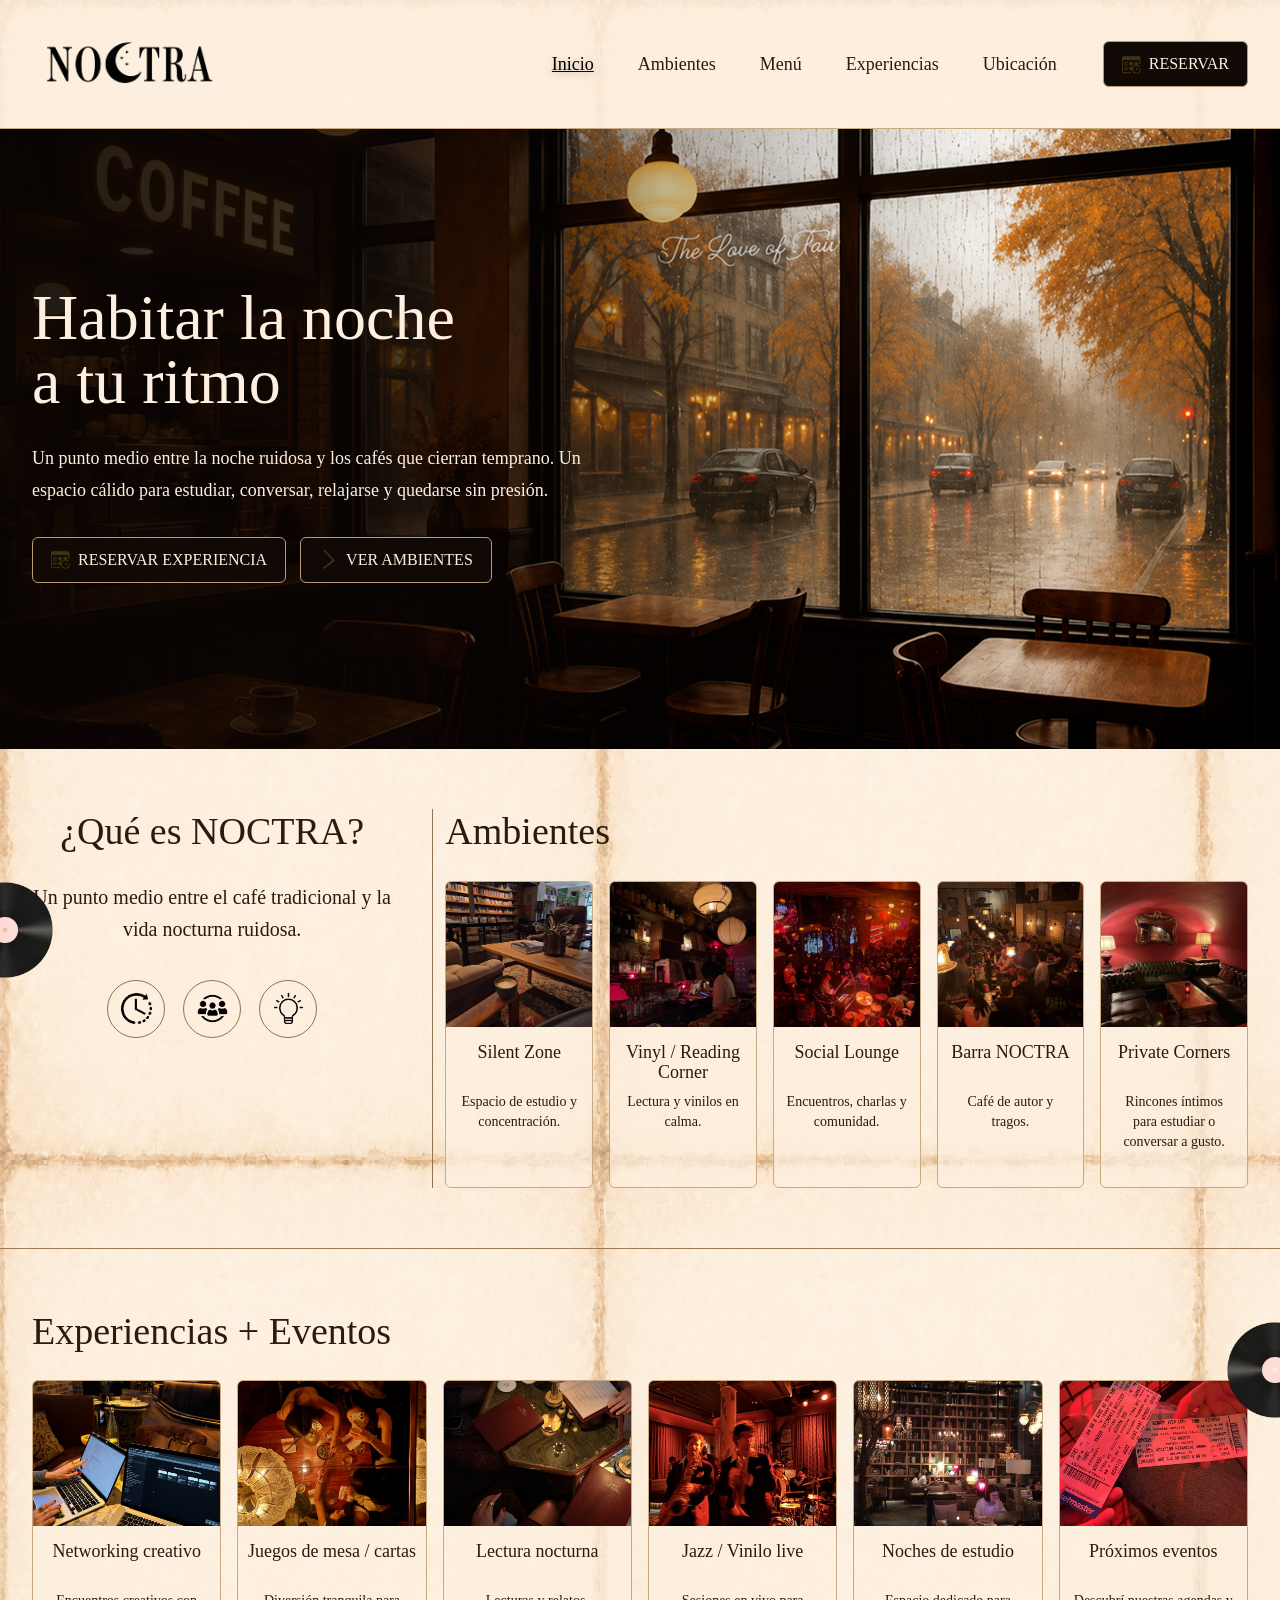
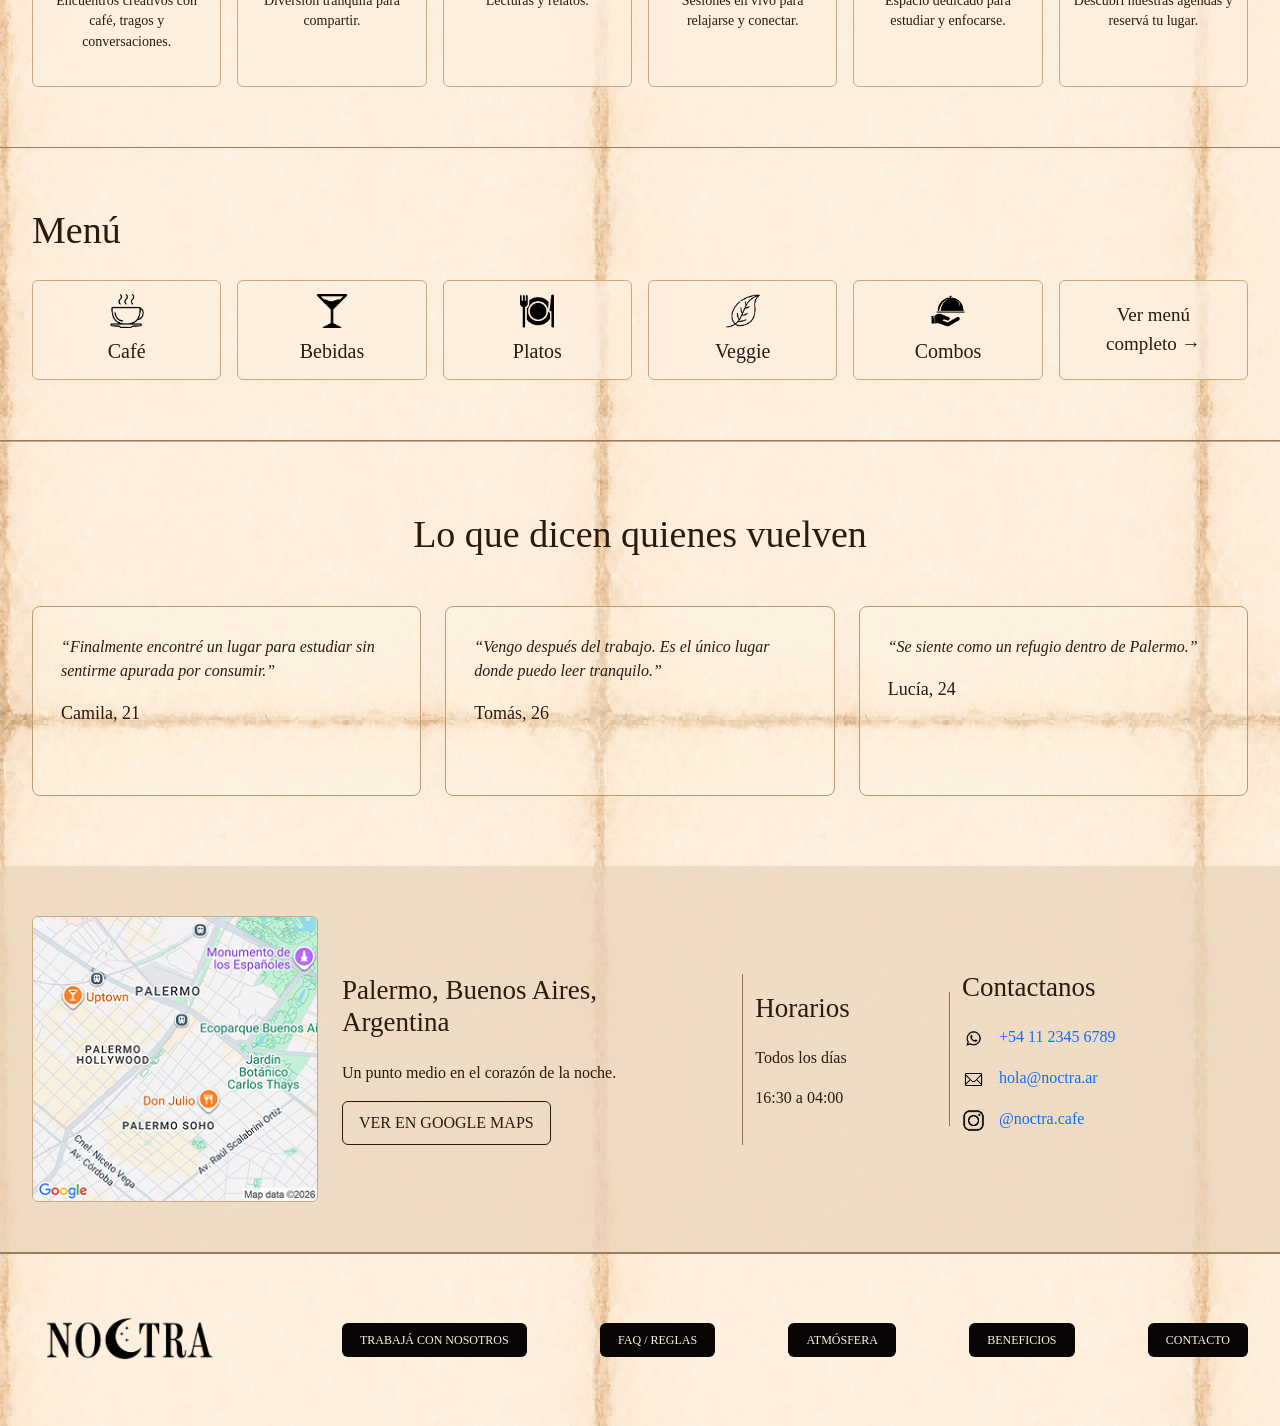
==== commit 180b0912: "Update index.html" ====
--- a/index.html
+++ b/index.html
@@ -279,7 +279,9 @@
         <div class="row g-4 align-items-center">
 
           <div class="col-md-3">
-            <img src="img/mapa.jpg" alt="Mapa de Palermo" class="mapa">
+            <a class="mapa-link-noctra" href="https://www.google.com/maps/search/Palermo,+Buenos+Aires,+Argentina" target="_blank">
+  <img src="img/mapa.jpg" alt="Mapa de Palermo" class="mapa">
+</a>
           </div>
 
           <div class="col-md-4 info-ubi">
@@ -297,11 +299,20 @@
           </div>
 
           <div class="col-md-3 info-contacto">
-            <h3>Contactanos</h3>
-            <p><img src="img/icono-whatsapp.png" alt=""> +54 11 2345 6789</p>
-            <p><img src="img/icono-mail.png" alt=""> hola@noctra.ar</p>
-            <p><img src="img/icono-instagram.png" alt=""> @noctra.cafe</p>
-          </div>
+  <h3>Contactanos</h3>
+
+  <a class="link-contacto-noctra" href="https://wa.me/541123456789" target="_blank">
+    <p><img src="img/icono-whatsapp.png" alt=""> +54 11 2345 6789</p>
+  </a>
+
+  <a class="link-contacto-noctra" href="https://www.google.com">
+    <p><img src="img/icono-mail.png" alt=""> hola@noctra.ar</p>
+  </a>
+
+  <a class="link-contacto-noctra" href="https://www.instagram.com" target="_blank">
+    <p><img src="img/icono-instagram.png" alt=""> @noctra.cafe</p>
+  </a>
+</div>
 
         </div>
       </div>
@@ -325,6 +336,7 @@
         <a href="contacto.html#atmosfera">ATMÓSFERA</a>
         <a href="contacto.html#beneficios">BENEFICIOS</a>
         <a href="contacto.html#reservas">CONTACTO</a>
+        
       </div>
 
     </div>
@@ -332,6 +344,7 @@
 </footer>
 
   <script src="https://cdn.jsdelivr.net/npm/bootstrap@5.3.3/dist/js/bootstrap.bundle.min.js"></script>
+  <script src="script.js"></script>
 
 </body>
 </html>
